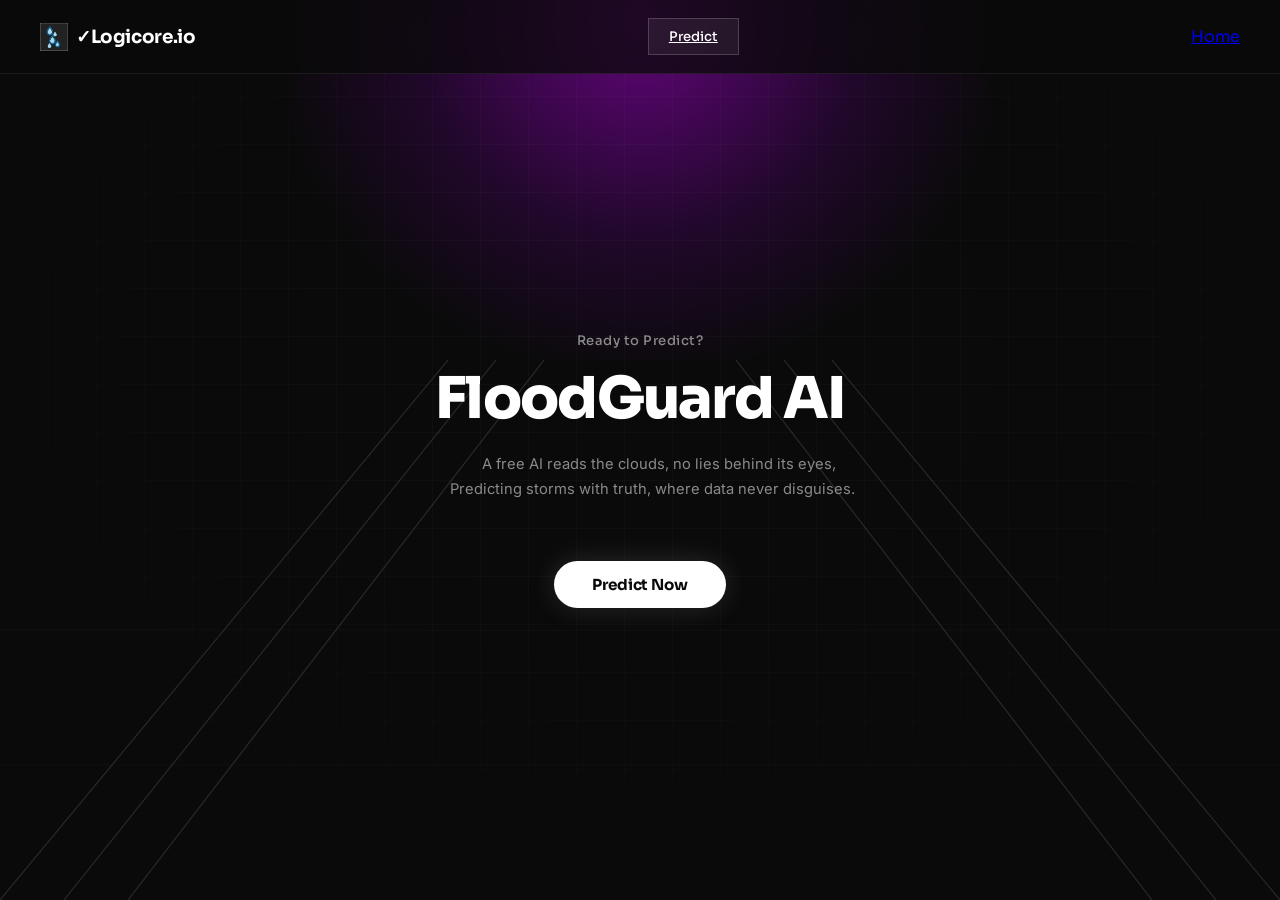
==== Home.html @ 0ba8c870 "renamed:    style.css -> Home.css 	renamed:    index.html -> Home.html" ====
<!DOCTYPE html>
<html lang="en">
<head>
  <meta charset="UTF-8" />
  <meta name="viewport" content="width=device-width, initial-scale=1.0"/>
  <title>Voost.io</title>
  <link href="https://fonts.googleapis.com/css2?family=Sora:wght@400;600;700;800&family=Inter:wght@400;500&display=swap" rel="stylesheet"/>
  <link rel="stylesheet" href="style.css"/>
</head>
<body>
 
  <!-- ═══════════════════════════════════════════
       NAVBAR
  ═══════════════════════════════════════════ -->
  <nav>
    <div class="nav-logo">
      
      <img src="Capture.PNG" alt="Logo" /> 
      
      <span class="nav-logo-text">
        
        &#10003;Logicore.io
      </span>
    </div>
 
    <a href="index.html" id="Home" >
      
      Predict
    </a>
    <a href="index.html"  >
      
      Home
    </a>
  </nav>
 
  <!-- ═══════════════════════════════════════════
       HERO SECTION
  ═══════════════════════════════════════════ -->
  <section class="hero">
 
    <!-- Dot/grid texture overlay -->
    <div class="hero-grid"></div>
 
    <!-- Decorative diagonal lines -->
    <div class="hero-lines">
      <svg viewBox="0 0 800 400" preserveAspectRatio="none" xmlns="http://www.w3.org/2000/svg">
        <!-- Left diagonal lines -->
        <line x1="0"   y1="400" x2="280" y2="0"   stroke="white" stroke-width="0.8"/>
        <line x1="40"  y1="400" x2="310" y2="0"   stroke="white" stroke-width="0.8"/>
        <line x1="80"  y1="400" x2="340" y2="0"   stroke="white" stroke-width="0.8"/>
        <!-- Right diagonal lines -->
        <line x1="800" y1="400" x2="520" y2="0"   stroke="white" stroke-width="0.8"/>
        <line x1="760" y1="400" x2="490" y2="0"   stroke="white" stroke-width="0.8"/>
        <line x1="720" y1="400" x2="460" y2="0"   stroke="white" stroke-width="0.8"/>
        <!-- Horizontal subtle lines -->
        <line x1="0"   y1="200" x2="800" y2="200" stroke="white" stroke-width="0.4" opacity="0.4"/>
        <line x1="0"   y1="300" x2="800" y2="300" stroke="white" stroke-width="0.4" opacity="0.3"/>
      </svg>
    </div>
 
    <div class="hero-content">
 
      <!-- EYEBROW TEXT: "Ready to Scale?" -->
      <p class="hero-eyebrow">Ready to Predict?</p>
 
      <!-- HEADLINE TEXT: "The fastest way to see your growth blind spots" -->
      <h1 class="hero-headline">
        FloodGuard AI<br>
        
      </h1>
 
      <!-- SUBTEXT: "Free audit that shows you who to target, how to position and the next 3 moves to grow revenue." -->
      <pre class="hero-sub">
        A free AI reads the clouds, no lies behind its eyes,
Predicting storms with truth, where data never disguises.
      </pre>
 
      <!-- CTA BUTTON TEXT: "Start Now" -->
      <button class="btn-cta">Predict Now</button>
 
    </div>
  </section>
</body>
</html>
---- style.css ----
/* =====================================================
   style.css — Voost.io Landing Page
   =====================================================
   SECTIONS:
   1. Reset & CSS Variables
   2. Base / Body
   3. Navbar
   4. Hero Section
   5. Hero Decorations (grid, glow, lines)
   6. Hero Content (eyebrow, headline, sub, CTA)
   7. Cards Section
   8. Card — Time Stat (60 seconds)
   9. Card — Boost Revenue
   10. Network Diagram
   11. Animations
   12. Responsive
===================================================== */


/* ─────────────────────────────────────────────────────
   1. RESET & CSS VARIABLES
───────────────────────────────────────────────────── */
*, *::before, *::after {
  box-sizing: border-box;
  margin: 0;
  padding: 0;
}

:root {
  --bg:         #0a0a0a;
  --card-bg:    #111111;
  --card-bg2:   #131313;
  --border:     rgba(255, 255, 255, 0.07);
  --accent:     #d946ef;
  --accent2:    #a21caf;
  --text-main:  #ffffff;
  --text-muted: #8a8a8a;
  --glow:       rgba(217, 70, 239, 0.55);
}


/* ─────────────────────────────────────────────────────
   2. BASE / BODY
───────────────────────────────────────────────────── */
html, body {
  background: var(--bg);
  color: var(--text-main);
  font-family: 'Sora', sans-serif;
  min-height: 100vh;
  overflow-x: hidden;
}


/* ─────────────────────────────────────────────────────
   3. NAVBAR
───────────────────────────────────────────────────── */
nav {
  position: fixed;
  top: 0;
  left: 0;
  right: 0;
  z-index: 100;
  display: flex;
  align-items: center;
  justify-content: space-between;
  padding: 18px 40px;
  background: rgba(10, 10, 10, 0.75);
  backdrop-filter: blur(12px);
  border-bottom: 1px solid var(--border);
}

/* LOGO — replace img src with your own logo file */
.nav-logo {
  display: flex;
  align-items: center;
  gap: 8px;
 
}

.nav-logo img {
  height: 28px;
}

/* Text fallback if no logo image is used */
.nav-logo-text {
  font-size: 1.15rem;
  font-weight: 700;
  letter-spacing: -0.02em;
  color: var(--text-main);
}


#Home {
  display: inline-flex;
  align-items: center;
  gap: 7px;
  padding: 9px 20px;
  
  border: 1px solid rgba(255, 255, 255, 0.18);
  background: rgba(255, 255, 255, 0.06);
  color: var(--text-main);
  font-family: 'Sora', sans-serif;
  font-size: 0.82rem;
  font-weight: 500;
  cursor: pointer;
  transition: background 0.2s, border-color 0.2s;
}

.btn-book:hover {
  background: rgba(255, 255, 255, 0.12);
  border-color: rgba(255, 255, 255, 0.3);
}

.btn-book svg {
  opacity: 0.75;
}


/* ─────────────────────────────────────────────────────
   4. HERO SECTION
───────────────────────────────────────────────────── */
.hero {
  position: relative;
  min-height: 100vh;
  display: flex;
  flex-direction: column;
  align-items: center;
  justify-content: center;
  text-align: center;
  padding: 120px 24px 80px;
  overflow: hidden;
}


/* ─────────────────────────────────────────────────────
   5. HERO DECORATIONS (glow, grid, diagonal lines)
───────────────────────────────────────────────────── */

/* Purple radial glow at top-center */
.hero::before {
  content: '';
  position: absolute;
  top: -60px;
  left: 50%;
  transform: translateX(-50%);
  width: 700px;
  height: 420px;
  background: radial-gradient(
    ellipse at 50% 20%,
    rgba(168, 0, 212, 0.55) 0%,
    rgba(100, 0, 140, 0.25) 45%,
    transparent 75%
  );
  pointer-events: none;
  z-index: 0;
}

/* Subtle dot/grid texture overlay */
.hero-grid {
  position: absolute;
  inset: 0;
  background-image:
    linear-gradient(rgba(255, 255, 255, 0.025) 1px, transparent 1px),
    linear-gradient(90deg, rgba(255, 255, 255, 0.025) 1px, transparent 1px);
  background-size: 48px 48px;
  mask-image: radial-gradient(ellipse 80% 80% at 50% 40%, black 30%, transparent 80%);
  pointer-events: none;
  z-index: 0;
}

/* Diagonal decorative lines container */
.hero-lines {
  position: absolute;
  inset: 0;
  pointer-events: none;
  z-index: 0;
  overflow: hidden;
}

.hero-lines svg {
  position: absolute;
  bottom: 0;
  left: 0;
  width: 100%;
  height: 60%;
  opacity: 0.12;
}


/* ─────────────────────────────────────────────────────
   6. HERO CONTENT
───────────────────────────────────────────────────── */
.hero-content {
  position: relative;
  z-index: 1;
  max-width: 680px;
}

/* TEXT: "Ready to Scale?" */
.hero-eyebrow {
  font-size: 0.82rem;
  font-weight: 500;
  color: var(--text-muted);
  letter-spacing: 0.04em;
  margin-bottom: 18px;
}

/* TEXT: "The fastest way to see your growth blind spots" */
.hero-headline {
  font-size: clamp(2.2rem, 5vw, 3.6rem);
  font-weight: 800;
  line-height: 1.1;
  letter-spacing: -0.03em;
  color: var(--text-main);
  margin-bottom: 22px;
}

/* Pink accent word — TEXT: "growth" */
.hero-headline .accent {
  color: var(--accent);
}

/* TEXT: "Free audit that shows you who to target..." */
.hero-sub {
  font-size: 0.92rem;
  font-weight: 400;
  color: var(--text-muted);
  line-height: 1.65;
  max-width: 380px;
  margin: 0 auto 36px;
  font-family: 'Inter', sans-serif;
}

/* CTA button — TEXT: "Start Now" */
.btn-cta {
  display: inline-block;
  padding: 14px 38px;
  border-radius: 999px;
  background: #ffffff;
  color: #0a0a0a;
  font-family: 'Sora', sans-serif;
  font-size: 0.95rem;
  font-weight: 700;
  letter-spacing: -0.01em;
  cursor: pointer;
  border: none;
  box-shadow:
    0 0 30px rgba(255, 255, 255, 0.15),
    0 4px 20px rgba(0, 0, 0, 0.4);
  transition: transform 0.18s, box-shadow 0.18s;
}

.btn-cta:hover {
  transform: translateY(-2px);
  box-shadow:
    0 0 45px rgba(255, 255, 255, 0.22),
    0 8px 28px rgba(0, 0, 0, 0.5);
}


/* ─────────────────────────────────────────────────────
   7. CARDS SECTION
───────────────────────────────────────────────────── */
.cards-section {
  display: grid;
  grid-template-columns: 1fr 1fr;
  gap: 16px;
  max-width: 860px;
  margin: 0 auto;
  padding: 0 24px 80px;
}

/* Shared card base */
.card {
  background: var(--card-bg);
  border: 1px solid var(--border);
  border-radius: 18px;
  padding: 36px 32px;
  overflow: hidden;
  position: relative;
}


/* ─────────────────────────────────────────────────────
   8. CARD — TIME STAT ("60 seconds")
───────────────────────────────────────────────────── */
.card-time {
  display: flex;
  flex-direction: column;
  align-items: flex-start;
  gap: 16px;
}

/* TEXT: "60 seconds" */
.card-time .stat {
  font-size: 2.6rem;
  font-weight: 700;
  letter-spacing: -0.04em;
  color: var(--text-main);
}

/* TEXT: "to walk away with 3 growth plays you can act on today" */
.card-time .stat-sub {
  font-size: 0.85rem;
  color: var(--text-muted);
  font-family: 'Inter', sans-serif;
  line-height: 1.55;
  border-top: 1px solid var(--border);
  padding-top: 14px;
  width: 100%;
}

/* Dashed bracket decoration at bottom of card */
.bracket {
  position: absolute;
  bottom: 32px;
  left: 32px;
  right: 32px;
  height: 32px;
  border: 1px dashed rgba(255, 255, 255, 0.12);
  border-top: none;
  border-radius: 0 0 8px 8px;
  pointer-events: none;
}


/* ─────────────────────────────────────────────────────
   9. CARD — BOOST REVENUE
───────────────────────────────────────────────────── */
.card-boost {
  display: flex;
  flex-direction: column;
  gap: 10px;
}

/* TEXT: "Boost revenue without extra spend" */
.card-boost .card-title {
  font-size: 1rem;
  font-weight: 700;
  color: var(--text-main);
  letter-spacing: -0.01em;
}

/* TEXT: "Gaps you can close without extra headcount" */
.card-boost .card-desc {
  font-size: 0.82rem;
  color: var(--text-muted);
  font-family: 'Inter', sans-serif;
  line-height: 1.5;
  margin-bottom: 8px;
}


/* ─────────────────────────────────────────────────────
   10. NETWORK DIAGRAM (inside card-boost)
───────────────────────────────────────────────────── */
.network {
  position: relative;
  height: 90px;
  margin-top: 8px;
}

/* Shared node style */
.node {
  position: absolute;
  border-radius: 999px;
  background: #1d1d1d;
  border: 1px solid var(--border);
  display: flex;
  align-items: center;
  justify-content: center;
}

/* Icon circle nodes */
.node-icon {
  width: 38px;
  height: 38px;
}

.node-icon svg {
  opacity: 0.6;
}

/* TEXT: "Boost revenue" pill node */
.node-pill {
  padding: 8px 16px;
  font-size: 0.78rem;
  font-weight: 600;
  color: var(--text-main);
  background: #222;
  border: 1px solid rgba(255, 255, 255, 0.12);
  white-space: nowrap;
}

/* Connector lines between nodes */
.connector {
  position: absolute;
  background: rgba(255, 255, 255, 0.1);
  height: 1px;
  transform-origin: left center;
}

/* Node positions */
.n1    { top: 8px;    left: 20px; }
.n2    { top: 48px;   left: 0px;  }
.n3    { bottom: 4px; left: 36px; }
.npill { top: 26px;   left: 120px; }

/* Connector positions & angles */
.c1 { top: 27px; left: 58px; width: 68px; transform: rotate(-14deg); }
.c2 { top: 67px; left: 38px; width: 88px; transform: rotate(-28deg); }
.c3 { top: 80px; left: 74px; width: 50px; transform: rotate(-48deg); }


/* ─────────────────────────────────────────────────────
   11. ANIMATIONS
───────────────────────────────────────────────────── */
@keyframes fadeUp {
  from {
    opacity: 0;
    transform: translateY(28px);
  }
  to {
    opacity: 1;
    transform: translateY(0);
  }
}

.hero-eyebrow  { animation: fadeUp 0.6s ease both; animation-delay: 0.10s; }
.hero-headline { animation: fadeUp 0.6s ease both; animation-delay: 0.22s; }
.hero-sub      { animation: fadeUp 0.6s ease both; animation-delay: 0.34s; }
.btn-cta       { animation: fadeUp 0.6s ease both; animation-delay: 0.46s; }
.cards-section { animation: fadeUp 0.7s ease both; animation-delay: 0.60s; }


/* ─────────────────────────────────────────────────────
   12. RESPONSIVE
───────────────────────────────────────────────────── */
@media (max-width: 620px) {
  nav {
    padding: 14px 20px;
  }

  .cards-section {
    grid-template-columns: 1fr;
  }

  .hero {
    padding-top: 100px;
  }
}

/* Footer spacer */
footer {
  height: 40px;
}
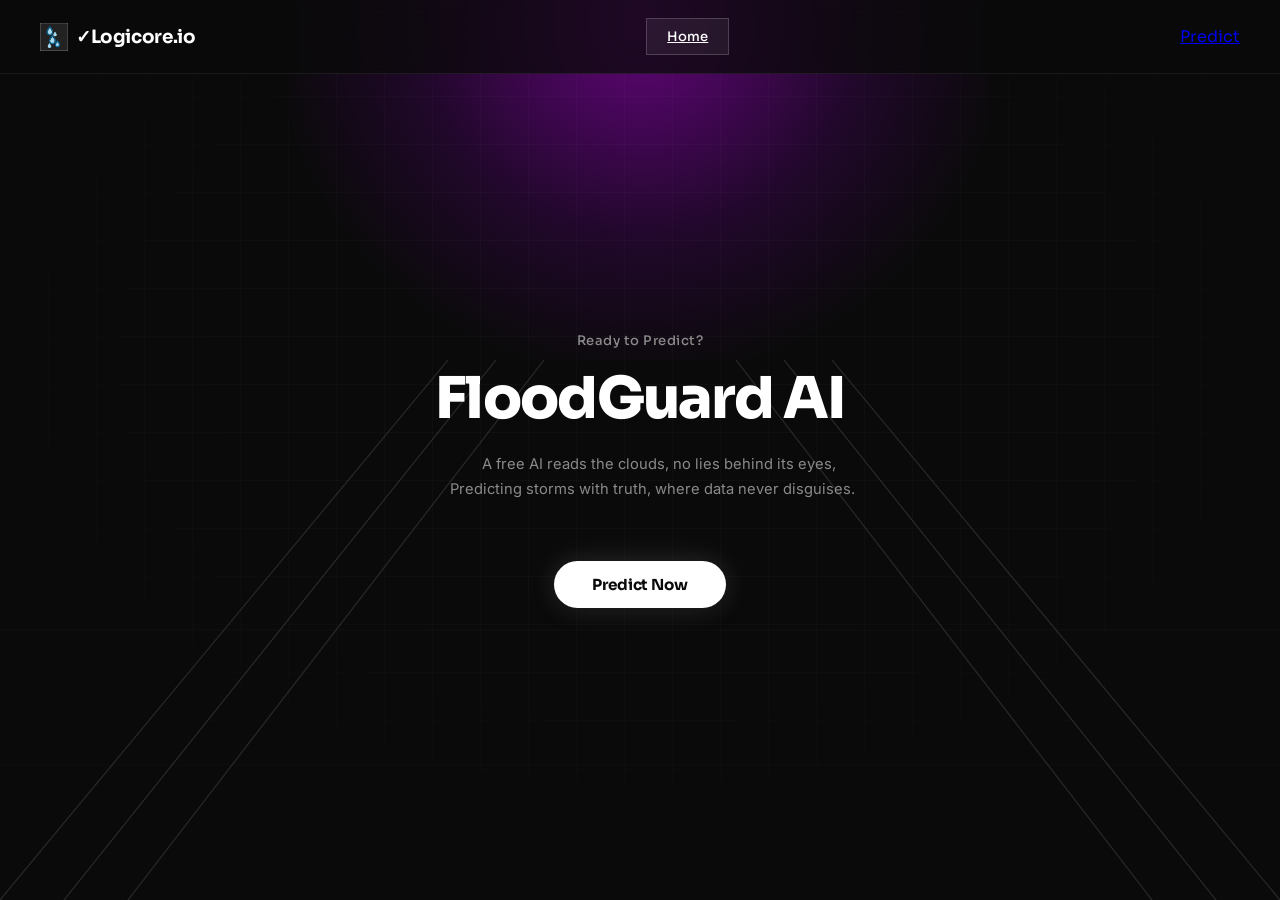
==== commit d7c36434: "modified:   Home.html" ====
--- a/Home.html
+++ b/Home.html
@@ -5,7 +5,7 @@
   <meta name="viewport" content="width=device-width, initial-scale=1.0"/>
   <title>Voost.io</title>
   <link href="https://fonts.googleapis.com/css2?family=Sora:wght@400;600;700;800&family=Inter:wght@400;500&display=swap" rel="stylesheet"/>
-  <link rel="stylesheet" href="style.css"/>
+  <link rel="stylesheet" href="Home.css"/>
 </head>
 <body>
  
@@ -23,13 +23,13 @@
       </span>
     </div>
  
-    <a href="index.html" id="Home" >
+    <a href="Home.html" id="Home" >
+      
+      Home
+    </a>
+    <a href="Predict.html"  >
       
       Predict
-    </a>
-    <a href="index.html"  >
-      
-      Home
     </a>
   </nav>
  
--- a/Home.css
+++ b/Home.css
@@ -0,0 +1,261 @@
+/* =====================================================
+   style.css — Voost.io Landing Page
+   =====================================================
+   SECTIONS:
+   1. Reset & CSS Variables
+   2. Base / Body
+   3. Navbar
+   4. Hero Section
+   5. Hero Decorations (grid, glow, lines)
+   6. Hero Content (eyebrow, headline, sub, CTA)
+   7. Cards Section
+   8. Card — Time Stat (60 seconds)
+   9. Card — Boost Revenue
+   10. Network Diagram
+   11. Animations
+   12. Responsive
+===================================================== */
+
+
+/* ─────────────────────────────────────────────────────
+   1. RESET & CSS VARIABLES
+───────────────────────────────────────────────────── */
+*, *::before, *::after {
+  box-sizing: border-box;
+  margin: 0;
+  padding: 0;
+}
+
+:root {
+  --bg:         #0a0a0a;
+  --card-bg:    #111111;
+  --card-bg2:   #131313;
+  --border:     rgba(255, 255, 255, 0.07);
+  --accent:     #d946ef;
+  --accent2:    #a21caf;
+  --text-main:  #ffffff;
+  --text-muted: #8a8a8a;
+  --glow:       rgba(217, 70, 239, 0.55);
+}
+
+
+/* ─────────────────────────────────────────────────────
+   2. BASE / BODY
+───────────────────────────────────────────────────── */
+html, body {
+  background: var(--bg);
+  color: var(--text-main);
+  font-family: 'Sora', sans-serif;
+  min-height: 100vh;
+  overflow-x: hidden;
+}
+
+
+/* ─────────────────────────────────────────────────────
+   3. NAVBAR
+───────────────────────────────────────────────────── */
+nav {
+  position: fixed;
+  top: 0;
+  left: 0;
+  right: 0;
+  z-index: 100;
+  display: flex;
+  align-items: center;
+  justify-content: space-between;
+  padding: 18px 40px;
+  background: rgba(10, 10, 10, 0.75);
+  backdrop-filter: blur(12px);
+  border-bottom: 1px solid var(--border);
+}
+
+/* LOGO — replace img src with your own logo file */
+.nav-logo {
+  display: flex;
+  align-items: center;
+  gap: 8px;
+ 
+}
+
+.nav-logo img {
+  height: 28px;
+}
+
+/* Text fallback if no logo image is used */
+.nav-logo-text {
+  font-size: 1.15rem;
+  font-weight: 700;
+  letter-spacing: -0.02em;
+  color: var(--text-main);
+}
+
+
+#Home {
+  display: inline-flex;
+  align-items: center;
+  gap: 7px;
+  padding: 9px 20px;
+  
+  border: 1px solid rgba(255, 255, 255, 0.18);
+  background: rgba(255, 255, 255, 0.06);
+  color: var(--text-main);
+  font-family: 'Sora', sans-serif;
+  font-size: 0.82rem;
+  font-weight: 500;
+  cursor: pointer;
+  transition: background 0.2s, border-color 0.2s;
+}
+
+.btn-book:hover {
+  background: rgba(255, 255, 255, 0.12);
+  border-color: rgba(255, 255, 255, 0.3);
+}
+
+.btn-book svg {
+  opacity: 0.75;
+}
+
+
+/* ─────────────────────────────────────────────────────
+   4. HERO SECTION
+───────────────────────────────────────────────────── */
+.hero {
+  position: relative;
+  min-height: 100vh;
+  display: flex;
+  flex-direction: column;
+  align-items: center;
+  justify-content: center;
+  text-align: center;
+  padding: 120px 24px 80px;
+  overflow: hidden;
+}
+
+
+/* ─────────────────────────────────────────────────────
+   5. HERO DECORATIONS (glow, grid, diagonal lines)
+───────────────────────────────────────────────────── */
+
+/* Purple radial glow at top-center */
+.hero::before {
+  content: '';
+  position: absolute;
+  top: -60px;
+  left: 50%;
+  transform: translateX(-50%);
+  width: 700px;
+  height: 420px;
+  background: radial-gradient(
+    ellipse at 50% 20%,
+    rgba(168, 0, 212, 0.55) 0%,
+    rgba(100, 0, 140, 0.25) 45%,
+    transparent 75%
+  );
+  pointer-events: none;
+  z-index: 0;
+}
+
+/* Subtle dot/grid texture overlay */
+.hero-grid {
+  position: absolute;
+  inset: 0;
+  background-image:
+    linear-gradient(rgba(255, 255, 255, 0.025) 1px, transparent 1px),
+    linear-gradient(90deg, rgba(255, 255, 255, 0.025) 1px, transparent 1px);
+  background-size: 48px 48px;
+  mask-image: radial-gradient(ellipse 80% 80% at 50% 40%, black 30%, transparent 80%);
+  pointer-events: none;
+  z-index: 0;
+}
+
+/* Diagonal decorative lines container */
+.hero-lines {
+  position: absolute;
+  inset: 0;
+  pointer-events: none;
+  z-index: 0;
+  overflow: hidden;
+}
+
+.hero-lines svg {
+  position: absolute;
+  bottom: 0;
+  left: 0;
+  width: 100%;
+  height: 60%;
+  opacity: 0.12;
+}
+
+
+/* ─────────────────────────────────────────────────────
+   6. HERO CONTENT
+───────────────────────────────────────────────────── */
+.hero-content {
+  position: relative;
+  z-index: 1;
+  max-width: 680px;
+}
+
+/* TEXT: "Ready to Scale?" */
+.hero-eyebrow {
+  font-size: 0.82rem;
+  font-weight: 500;
+  color: var(--text-muted);
+  letter-spacing: 0.04em;
+  margin-bottom: 18px;
+}
+
+/* TEXT: "The fastest way to see your growth blind spots" */
+.hero-headline {
+  font-size: clamp(2.2rem, 5vw, 3.6rem);
+  font-weight: 800;
+  line-height: 1.1;
+  letter-spacing: -0.03em;
+  color: var(--text-main);
+  margin-bottom: 22px;
+}
+
+/* Pink accent word — TEXT: "growth" */
+.hero-headline .accent {
+  color: var(--accent);
+}
+
+/* TEXT: "Free audit that shows you who to target..." */
+.hero-sub {
+  font-size: 0.92rem;
+  font-weight: 400;
+  color: var(--text-muted);
+  line-height: 1.65;
+  max-width: 380px;
+  margin: 0 auto 36px;
+  font-family: 'Inter', sans-serif;
+}
+
+/* CTA button — TEXT: "Start Now" */
+.btn-cta {
+  display: inline-block;
+  padding: 14px 38px;
+  border-radius: 999px;
+  background: #ffffff;
+  color: #0a0a0a;
+  font-family: 'Sora', sans-serif;
+  font-size: 0.95rem;
+  font-weight: 700;
+  letter-spacing: -0.01em;
+  cursor: pointer;
+  border: none;
+  box-shadow:
+    0 0 30px rgba(255, 255, 255, 0.15),
+    0 4px 20px rgba(0, 0, 0, 0.4);
+  transition: transform 0.18s, box-shadow 0.18s;
+}
+
+.btn-cta:hover {
+  transform: translateY(-2px);
+  box-shadow:
+    0 0 45px rgba(255, 255, 255, 0.22),
+    0 8px 28px rgba(0, 0, 0, 0.5);
+}
+
+
+
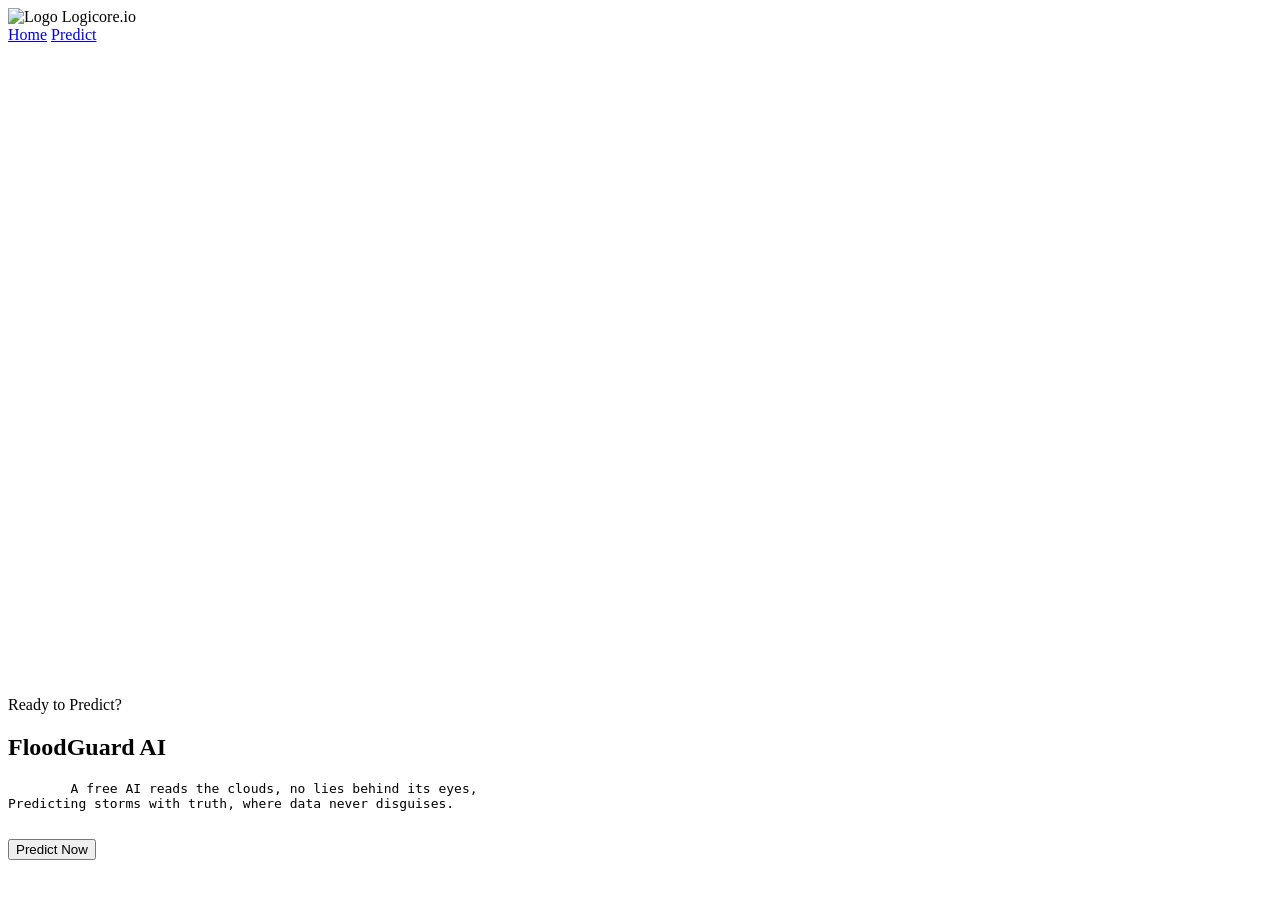
==== commit 6557f8b9: "small changes" ====
--- a/Home.html
+++ b/Home.html
@@ -3,9 +3,9 @@
 <head>
   <meta charset="UTF-8" />
   <meta name="viewport" content="width=device-width, initial-scale=1.0"/>
-  <title>Voost.io</title>
+  <title>Logicore</title>
   <link href="https://fonts.googleapis.com/css2?family=Sora:wght@400;600;700;800&family=Inter:wght@400;500&display=swap" rel="stylesheet"/>
-  <link rel="stylesheet" href="Home.css"/>
+  <link rel="stylesheet" href="static/Home.css"/>
 </head>
 <body>
  
@@ -13,25 +13,16 @@
        NAVBAR
   ═══════════════════════════════════════════ -->
   <nav>
-    <div class="nav-logo">
-      
-      <img src="Capture.PNG" alt="Logo" /> 
-      
-      <span class="nav-logo-text">
-        
-        &#10003;Logicore.io
-      </span>
-    </div>
- 
-    <a href="Home.html" id="Home" >
-      
-      Home
-    </a>
-    <a href="Predict.html"  >
-      
-      Predict
-    </a>
-  </nav>
+  <div class="nav-logo">
+    <img src="static/Images/Capture.PNG" alt="Logo" />
+    <span class="nav-logo-text">Logicore.io</span>
+  </div>
+
+  <div class="nav-links">
+    <a href="Home.html" id="Home">Home</a>
+    <a href="Predict.html" id="Predict">Predict</a>
+  </div>
+</nav>
  
   <!-- ═══════════════════════════════════════════
        HERO SECTION
@@ -76,10 +67,11 @@
       </pre>
  
       <!-- CTA BUTTON TEXT: "Start Now" -->
+       <form action="/predict">
       <button class="btn-cta">Predict Now</button>
- 
+        </form>
     </div>
   </section>
 </body>
 </html>
- + 
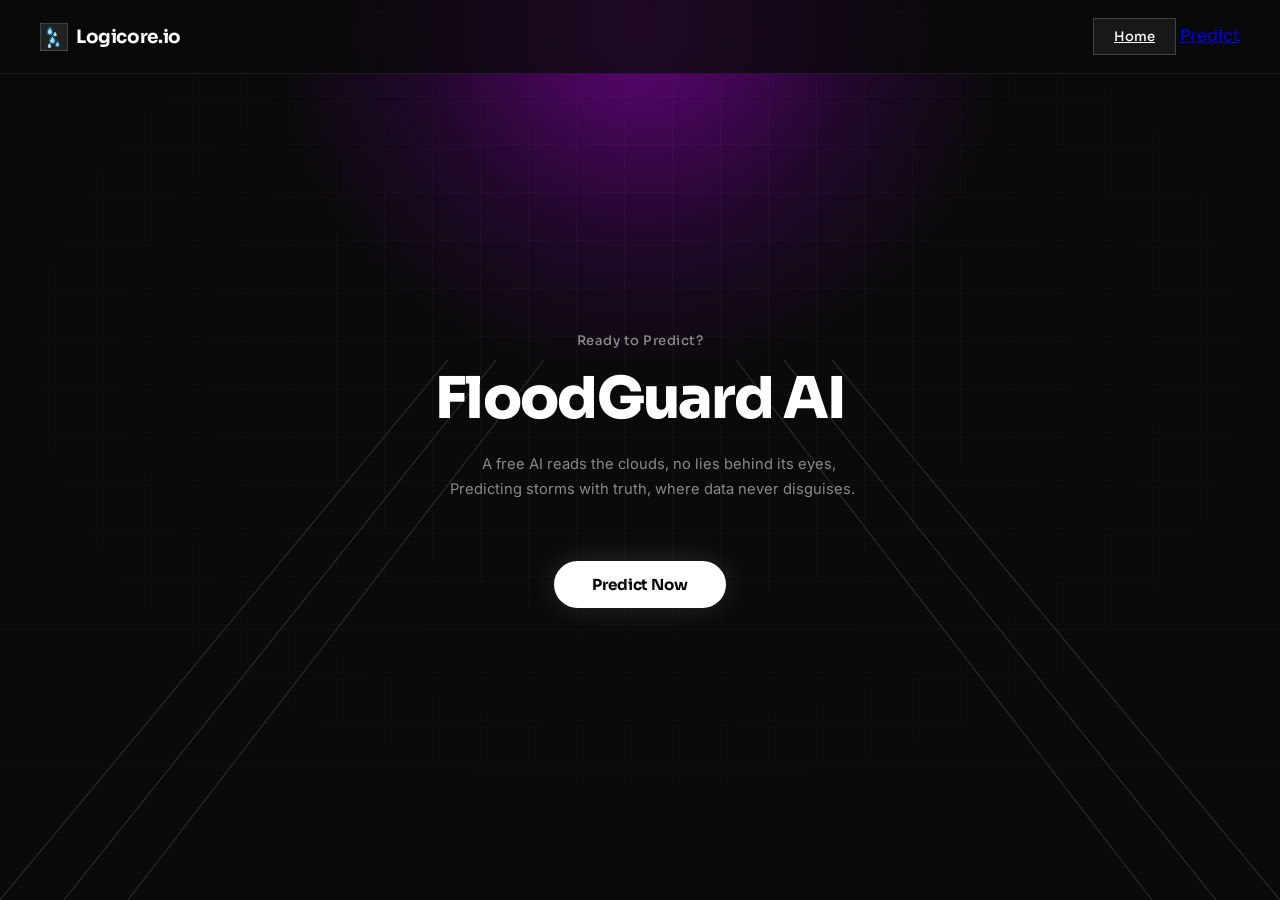
==== commit 00a7f892: "modified:   Home.html 	deleted:    Capture.PNG 	deleted:    Home.css 	deleted:    Home.html 	deleted" ====
--- a/Home.html
+++ b/Home.html
@@ -5,7 +5,7 @@
   <meta name="viewport" content="width=device-width, initial-scale=1.0"/>
   <title>Logicore</title>
   <link href="https://fonts.googleapis.com/css2?family=Sora:wght@400;600;700;800&family=Inter:wght@400;500&display=swap" rel="stylesheet"/>
-  <link rel="stylesheet" href="static/Home.css"/>
+  <link rel="stylesheet" href="Home.css"/>
 </head>
 <body>
  
@@ -14,7 +14,7 @@
   ═══════════════════════════════════════════ -->
   <nav>
   <div class="nav-logo">
-    <img src="static/Images/Capture.PNG" alt="Logo" />
+    <img src="Capture.PNG" alt="Logo" />
     <span class="nav-logo-text">Logicore.io</span>
   </div>
 
@@ -67,11 +67,11 @@
       </pre>
  
       <!-- CTA BUTTON TEXT: "Start Now" -->
-       <form action="/predict">
-      <button class="btn-cta">Predict Now</button>
-        </form>
+      <a href="Predict.html"><button class="btn-cta">Predict Now</button></a>
+      
+ 
     </div>
   </section>
 </body>
 </html>
- 
+ 
--- a/Home.css
+++ b/Home.css
@@ -0,0 +1,261 @@
+/* =====================================================
+   style.css — Voost.io Landing Page
+   =====================================================
+   SECTIONS:
+   1. Reset & CSS Variables
+   2. Base / Body
+   3. Navbar
+   4. Hero Section
+   5. Hero Decorations (grid, glow, lines)
+   6. Hero Content (eyebrow, headline, sub, CTA)
+   7. Cards Section
+   8. Card — Time Stat (60 seconds)
+   9. Card — Boost Revenue
+   10. Network Diagram
+   11. Animations
+   12. Responsive
+===================================================== */
+
+
+/* ─────────────────────────────────────────────────────
+   1. RESET & CSS VARIABLES
+───────────────────────────────────────────────────── */
+*, *::before, *::after {
+  box-sizing: border-box;
+  margin: 0;
+  padding: 0;
+}
+
+:root {
+  --bg:         #0a0a0a;
+  --card-bg:    #111111;
+  --card-bg2:   #131313;
+  --border:     rgba(255, 255, 255, 0.07);
+  --accent:     #d946ef;
+  --accent2:    #a21caf;
+  --text-main:  #ffffff;
+  --text-muted: #8a8a8a;
+  --glow:       rgba(217, 70, 239, 0.55);
+}
+
+
+/* ─────────────────────────────────────────────────────
+   2. BASE / BODY
+───────────────────────────────────────────────────── */
+html, body {
+  background: var(--bg);
+  color: var(--text-main);
+  font-family: 'Sora', sans-serif;
+  min-height: 100vh;
+  overflow-x: hidden;
+}
+
+
+/* ─────────────────────────────────────────────────────
+   3. NAVBAR
+───────────────────────────────────────────────────── */
+nav {
+  position: fixed;
+  top: 0;
+  left: 0;
+  right: 0;
+  z-index: 100;
+  display: flex;
+  align-items: center;
+  justify-content: space-between;
+  padding: 18px 40px;
+  background: rgba(10, 10, 10, 0.75);
+  backdrop-filter: blur(12px);
+  border-bottom: 1px solid var(--border);
+}
+
+/* LOGO — replace img src with your own logo file */
+.nav-logo {
+  display: flex;
+  align-items: center;
+  gap: 8px;
+ 
+}
+
+.nav-logo img {
+  height: 28px;
+}
+
+/* Text fallback if no logo image is used */
+.nav-logo-text {
+  font-size: 1.15rem;
+  font-weight: 700;
+  letter-spacing: -0.02em;
+  color: var(--text-main);
+}
+
+
+#Home {
+  display: inline-flex;
+  align-items: center;
+  gap: 7px;
+  padding: 9px 20px;
+  
+  border: 1px solid rgba(255, 255, 255, 0.18);
+  background: rgba(255, 255, 255, 0.06);
+  color: var(--text-main);
+  font-family: 'Sora', sans-serif;
+  font-size: 0.82rem;
+  font-weight: 500;
+  cursor: pointer;
+  transition: background 0.2s, border-color 0.2s;
+}
+
+.btn-book:hover {
+  background: rgba(255, 255, 255, 0.12);
+  border-color: rgba(255, 255, 255, 0.3);
+}
+
+.btn-book svg {
+  opacity: 0.75;
+}
+
+
+/* ─────────────────────────────────────────────────────
+   4. HERO SECTION
+───────────────────────────────────────────────────── */
+.hero {
+  position: relative;
+  min-height: 100vh;
+  display: flex;
+  flex-direction: column;
+  align-items: center;
+  justify-content: center;
+  text-align: center;
+  padding: 120px 24px 80px;
+  overflow: hidden;
+}
+
+
+/* ─────────────────────────────────────────────────────
+   5. HERO DECORATIONS (glow, grid, diagonal lines)
+───────────────────────────────────────────────────── */
+
+/* Purple radial glow at top-center */
+.hero::before {
+  content: '';
+  position: absolute;
+  top: -60px;
+  left: 50%;
+  transform: translateX(-50%);
+  width: 700px;
+  height: 420px;
+  background: radial-gradient(
+    ellipse at 50% 20%,
+    rgba(168, 0, 212, 0.55) 0%,
+    rgba(100, 0, 140, 0.25) 45%,
+    transparent 75%
+  );
+  pointer-events: none;
+  z-index: 0;
+}
+
+/* Subtle dot/grid texture overlay */
+.hero-grid {
+  position: absolute;
+  inset: 0;
+  background-image:
+    linear-gradient(rgba(255, 255, 255, 0.025) 1px, transparent 1px),
+    linear-gradient(90deg, rgba(255, 255, 255, 0.025) 1px, transparent 1px);
+  background-size: 48px 48px;
+  mask-image: radial-gradient(ellipse 80% 80% at 50% 40%, black 30%, transparent 80%);
+  pointer-events: none;
+  z-index: 0;
+}
+
+/* Diagonal decorative lines container */
+.hero-lines {
+  position: absolute;
+  inset: 0;
+  pointer-events: none;
+  z-index: 0;
+  overflow: hidden;
+}
+
+.hero-lines svg {
+  position: absolute;
+  bottom: 0;
+  left: 0;
+  width: 100%;
+  height: 60%;
+  opacity: 0.12;
+}
+
+
+/* ─────────────────────────────────────────────────────
+   6. HERO CONTENT
+───────────────────────────────────────────────────── */
+.hero-content {
+  position: relative;
+  z-index: 1;
+  max-width: 680px;
+}
+
+/* TEXT: "Ready to Scale?" */
+.hero-eyebrow {
+  font-size: 0.82rem;
+  font-weight: 500;
+  color: var(--text-muted);
+  letter-spacing: 0.04em;
+  margin-bottom: 18px;
+}
+
+/* TEXT: "The fastest way to see your growth blind spots" */
+.hero-headline {
+  font-size: clamp(2.2rem, 5vw, 3.6rem);
+  font-weight: 800;
+  line-height: 1.1;
+  letter-spacing: -0.03em;
+  color: var(--text-main);
+  margin-bottom: 22px;
+}
+
+/* Pink accent word — TEXT: "growth" */
+.hero-headline .accent {
+  color: var(--accent);
+}
+
+/* TEXT: "Free audit that shows you who to target..." */
+.hero-sub {
+  font-size: 0.92rem;
+  font-weight: 400;
+  color: var(--text-muted);
+  line-height: 1.65;
+  max-width: 380px;
+  margin: 0 auto 36px;
+  font-family: 'Inter', sans-serif;
+}
+
+/* CTA button — TEXT: "Start Now" */
+.btn-cta {
+  display: inline-block;
+  padding: 14px 38px;
+  border-radius: 999px;
+  background: #ffffff;
+  color: #0a0a0a;
+  font-family: 'Sora', sans-serif;
+  font-size: 0.95rem;
+  font-weight: 700;
+  letter-spacing: -0.01em;
+  cursor: pointer;
+  border: none;
+  box-shadow:
+    0 0 30px rgba(255, 255, 255, 0.15),
+    0 4px 20px rgba(0, 0, 0, 0.4);
+  transition: transform 0.18s, box-shadow 0.18s;
+}
+
+.btn-cta:hover {
+  transform: translateY(-2px);
+  box-shadow:
+    0 0 45px rgba(255, 255, 255, 0.22),
+    0 8px 28px rgba(0, 0, 0, 0.5);
+}
+
+
+
